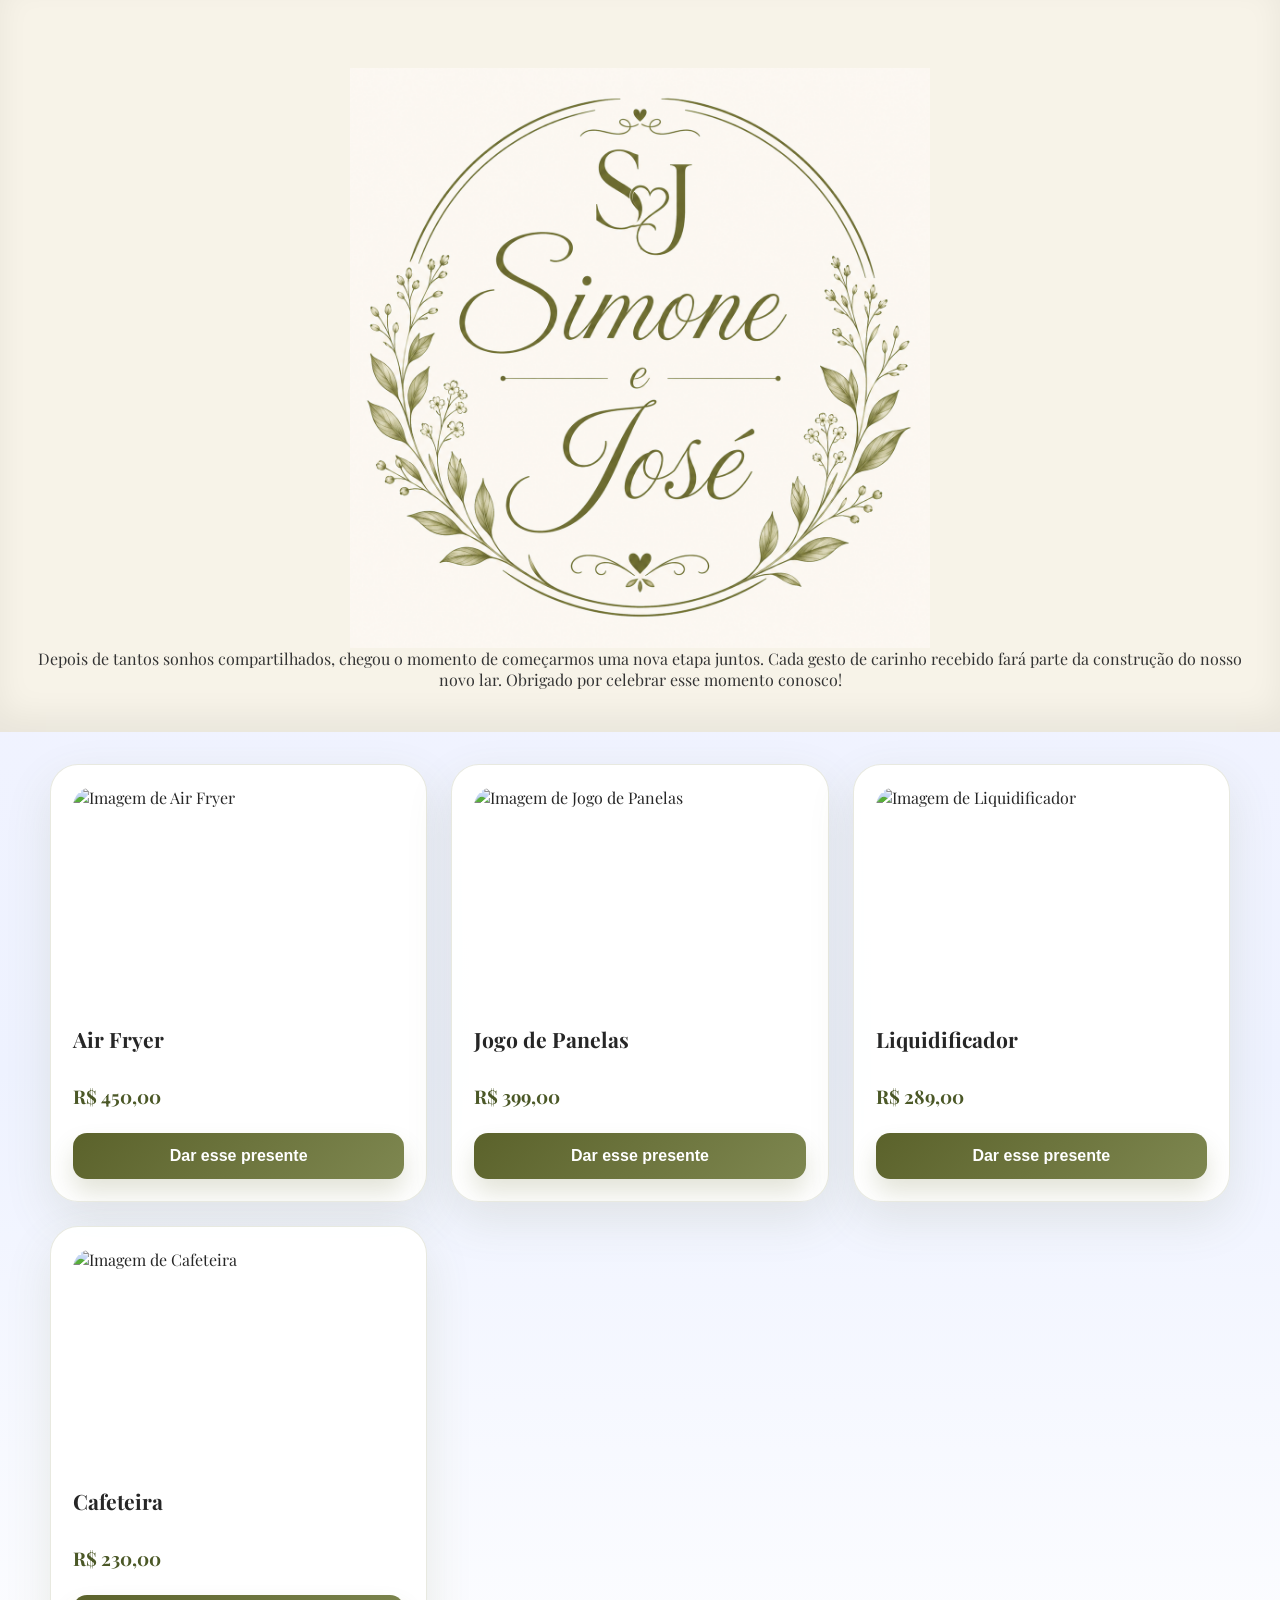
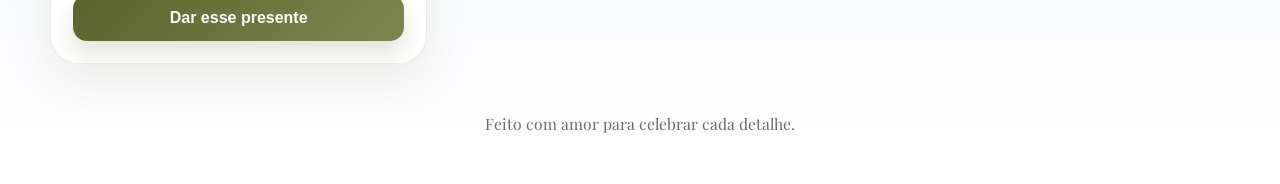
==== index.html @ 0b82612c "improve fonts" ====
<!DOCTYPE html>
<html lang="pt-BR">
<head>
<meta charset="UTF-8">
<meta name="viewport" content="width=device-width, initial-scale=1.0">
<title>Lista de Presentes</title>
<link rel="stylesheet" href="style.css">
<script src="https://cdnjs.cloudflare.com/ajax/libs/qrcodejs/1.0.0/qrcode.min.js"></script>
</head>
<body>
<header class="hero">
  <div class="hero-logo">
    <img src="logo.png" alt="Simone e José">
  </div>
  <div class="hero-message">
    Depois de tantos sonhos compartilhados, chegou o momento de começarmos uma nova etapa juntos. Cada gesto de carinho recebido fará parte da construção do nosso novo lar. Obrigado por celebrar esse momento conosco!
  </div>
</header>
<main class="container">
<section id="lista" class="grid"></section>
</main>
<footer>
<p>Feito com amor para celebrar cada detalhe.</p>
</footer>
<script src="presentes.js"></script>
<script type="module" src="script.js"></script>
</body>
</html>
---- style.css ----
@import url("https://fonts.googleapis.com/css2?family=Great+Vibes&family=Playfair+Display:wght@400;500;600;700&display=swap");

body {
  margin: 0;
  font-family: "Playfair Display", Georgia, serif;
  background: linear-gradient(180deg, #f5f5ff 0%, #eef2ff 60%, #ffffff 100%);
  color: #262626;
}

::selection {
  background: rgba(99, 107, 47, 0.25);
}

.hero {
  background: #f7f3e8;
  color: #333333;
  padding: 68px 24px 42px;
  text-align: center;
  box-shadow: inset 0 -16px 32px rgba(0, 0, 0, 0.06);
}

.hero-logo {
  max-width: 580px;
  margin: 0 auto;
}

.hero-logo img {
  width: 100%;
  height: auto;
  display: block;
}

.hero h1 {
  font-family: "Great Vibes", cursive;
  font-size: clamp(3rem, 5vw, 4.2rem);
  margin: 0 0 16px;
  line-height: 1.05;
}

.hero p {
  max-width: 740px;
  margin: 0 auto;
  font-size: 1.05rem;
  opacity: 0.88;
  line-height: 1.85;
  font-family: "Playfair Display", Georgia, serif;
}

.container {
  max-width: 1180px;
  margin: 0 auto;
  padding: 32px 24px 14px;
}

.grid {
  display: grid;
  grid-template-columns: repeat(auto-fit, minmax(280px, 1fr));
  gap: 24px;
  align-items: start;
}

.card {
  display: flex;
  flex-direction: column;
  justify-content: space-between;
  background: rgba(255, 255, 255, 0.95);
  border: 1px solid rgba(99, 107, 47, 0.15);
  border-radius: 28px;
  padding: 22px;
  box-shadow: 0 18px 48px rgba(99, 107, 47, 0.12);
  transition: transform 0.25s ease, box-shadow 0.25s ease;
  overflow: hidden;
}

.card:hover {
  transform: translateY(-4px);
  box-shadow: 0 28px 64px rgba(85, 78, 163, 0.18);
}

.card img {
  display: block;
  width: 100%;
  aspect-ratio: 16 / 9;
  object-fit: cover;
  object-position: center;
  border-radius: 20px;
  margin: 0 auto 18px;
  min-height: 220px;
  max-height: 260px;
  flex-shrink: 0;
}

@media (max-width: 720px) {
  .grid {
    grid-template-columns: 1fr;
  }

  .card img {
    max-height: 240px;
  }
}

.card-content {
  display: flex;
  flex-direction: column;
  gap: 10px;
}

.card h2 {
  font-family: "Playfair Display", Georgia, serif;
  font-size: 1.32rem;
  margin: 0 0 12px;
}

.valor {
  display: inline-flex;
  font-size: 1.18rem;
  color: #4b5827;
  font-weight: 700;
  margin-bottom: 14px;
}

.donate-btn {
  margin-top: 10px;
}

button {
  width: 100%;
  padding: 14px 18px;
  border: none;
  background: linear-gradient(135deg, #5B622B 0%, #7E8750 100%);
  color: #fff;
  border-radius: 14px;
  font-size: 1rem;
  font-weight: 600;
  cursor: pointer;
  transition: transform 0.2s ease, box-shadow 0.2s ease, opacity 0.2s ease;
  box-shadow: 0 14px 24px rgba(99, 107, 47, 0.18);
}

button:hover {
  transform: translateY(-1px);
  opacity: 0.96;
}

button:focus-visible {
  outline: 3px solid rgba(99, 107, 47, 0.35);
  outline-offset: 3px;
}

button:disabled {
  opacity: 0.55;
  cursor: not-allowed;
  box-shadow: none;
}

.status-tag {
  display: inline-flex;
  align-items: center;
  gap: 0.35rem;
  padding: 0.45rem 0.75rem;
  border-radius: 999px;
  background: rgba(99, 107, 47, 0.14);
  color: #4b5827;
  font-size: 0.95rem;
  font-weight: 600;
  margin-bottom: 12px;
}

.status-tag.reserved {
  background: rgba(229, 62, 62, 0.12);
  color: #c0392b;
}

.qrcode {
  margin-top: 18px;
  display: none;
  justify-content: center;
}

footer {
  text-align: center;
  padding: 20px 24px 34px;
  color: #525252;
  opacity: 0.85;
  font-size: 0.98rem;
}

@media (max-width: 560px) {
  .hero {
    padding: 42px 18px;
  }

  .container {
    padding: 24px 18px 12px;
  }

  .card {
    padding: 18px;
  }
}

.payment-page {
  min-height: 100vh;
  display: flex;
  align-items: center;
  justify-content: center;
  padding: 40px 24px 60px;
  background: linear-gradient(180deg, #f5f5ff 0%, #eef2ff 60%, #ffffff 100%);
}

.payment-panel {
  width: min(840px, 100%);
  background: #ffffff;
  border-radius: 28px;
  padding: 36px;
  box-shadow: 0 28px 80px rgba(99, 107, 47, 0.12);
}

.payment-header {
  margin-bottom: 28px;
}

.payment-header h1 {
  margin: 0 0 10px;
  font-size: clamp(2rem, 3vw, 2.6rem);
}

.payment-header p {
  margin: 0;
  color: #5a5a7b;
  line-height: 1.7;
}

.payment-summary {
  margin-top: 12px;
  color: #2f2f4e;
  font-size: 0.98rem;
}

.payment-summary strong {
  color: #636B2F;
}

.payment-qr {
  display: flex;
  justify-content: center;
  margin-bottom: 24px;
}

.payment-copy {
  display: flex;
  flex-wrap: wrap;
  gap: 12px;
  align-items: center;
  margin-bottom: 18px;
}

.pix-code {
  flex: 1 1 100%;
  background: #f7f7ff;
  padding: 16px;
  border-radius: 18px;
  border: 1px solid rgba(102, 84, 255, 0.12);
  font-family: ui-monospace, SFMono-Regular, Menlo, Monaco, Consolas, monospace;
  font-size: 0.95rem;
  word-break: break-all;
}

.copy-button {
  padding: 12px 18px;
  border-radius: 14px;
  border: none;
  background: linear-gradient(135deg, #5B622B 0%, #7E8750 100%);
  color: #fff;
  font-size: 1rem;
  cursor: pointer;
  transition: transform 0.2s ease, opacity 0.2s ease;
}

.copy-button:hover {
  transform: translateY(-1px);
  opacity: 0.96;
}

.payment-note {
  color: #3d3d5c;
  font-size: 1rem;
  line-height: 1.8;
}

@media (max-width: 720px) {
  .payment-panel {
    padding: 24px;
  }

  .payment-copy {
    flex-direction: column;
  }
}
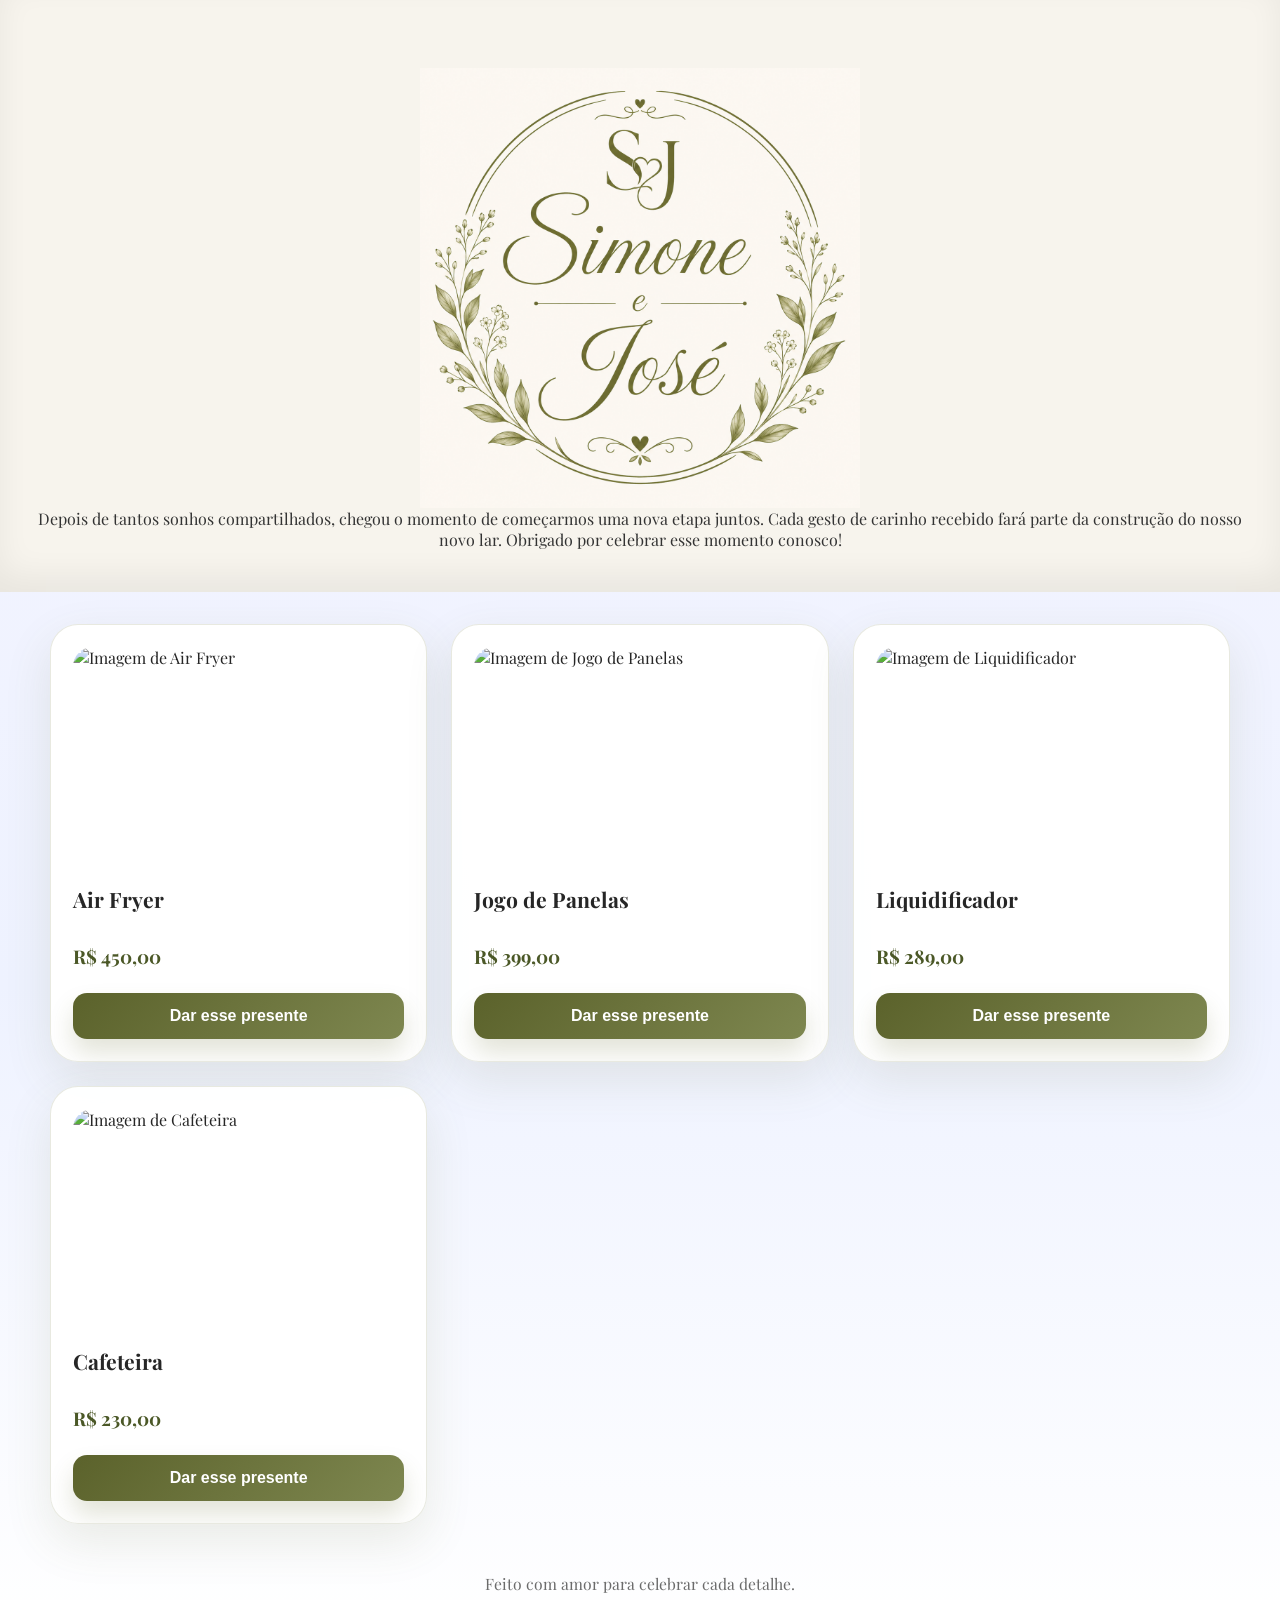
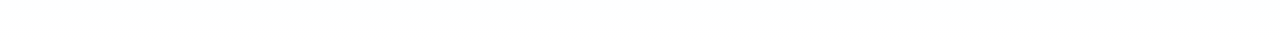
==== commit 4c50cff7: "loading icon" ====
--- a/index.html
+++ b/index.html
@@ -17,7 +17,11 @@
   </div>
 </header>
 <main class="container">
-<section id="lista" class="grid"></section>
+  <section id="loading" class="loading-state">
+    <div class="spinner"></div>
+    <p>Carregando presentes...</p>
+  </section>
+  <section id="lista" class="grid"></section>
 </main>
 <footer>
 <p>Feito com amor para celebrar cada detalhe.</p>
--- a/style.css
+++ b/style.css
@@ -12,7 +12,7 @@
 }
 
 .hero {
-  background: #f7f3e8;
+  background: #F7F4ED;
   color: #333333;
   padding: 68px 24px 42px;
   text-align: center;
@@ -20,7 +20,7 @@
 }
 
 .hero-logo {
-  max-width: 580px;
+  max-width: 440px;
   margin: 0 auto;
 }
 
@@ -50,6 +50,31 @@
   max-width: 1180px;
   margin: 0 auto;
   padding: 32px 24px 14px;
+}
+
+.loading-state {
+  display: flex;
+  flex-direction: column;
+  align-items: center;
+  justify-content: center;
+  gap: 18px;
+  padding: 48px 0;
+  color: #636B2F;
+}
+
+.spinner {
+  width: 54px;
+  height: 54px;
+  border: 6px solid rgba(99, 107, 47, 0.2);
+  border-top-color: #636B2F;
+  border-radius: 50%;
+  animation: spin 1s linear infinite;
+}
+
+@keyframes spin {
+  to {
+    transform: rotate(360deg);
+  }
 }
 
 .grid {
@@ -75,6 +100,10 @@
 .card:hover {
   transform: translateY(-4px);
   box-shadow: 0 28px 64px rgba(85, 78, 163, 0.18);
+}
+
+.hidden {
+  display: none !important;
 }
 
 .card img {
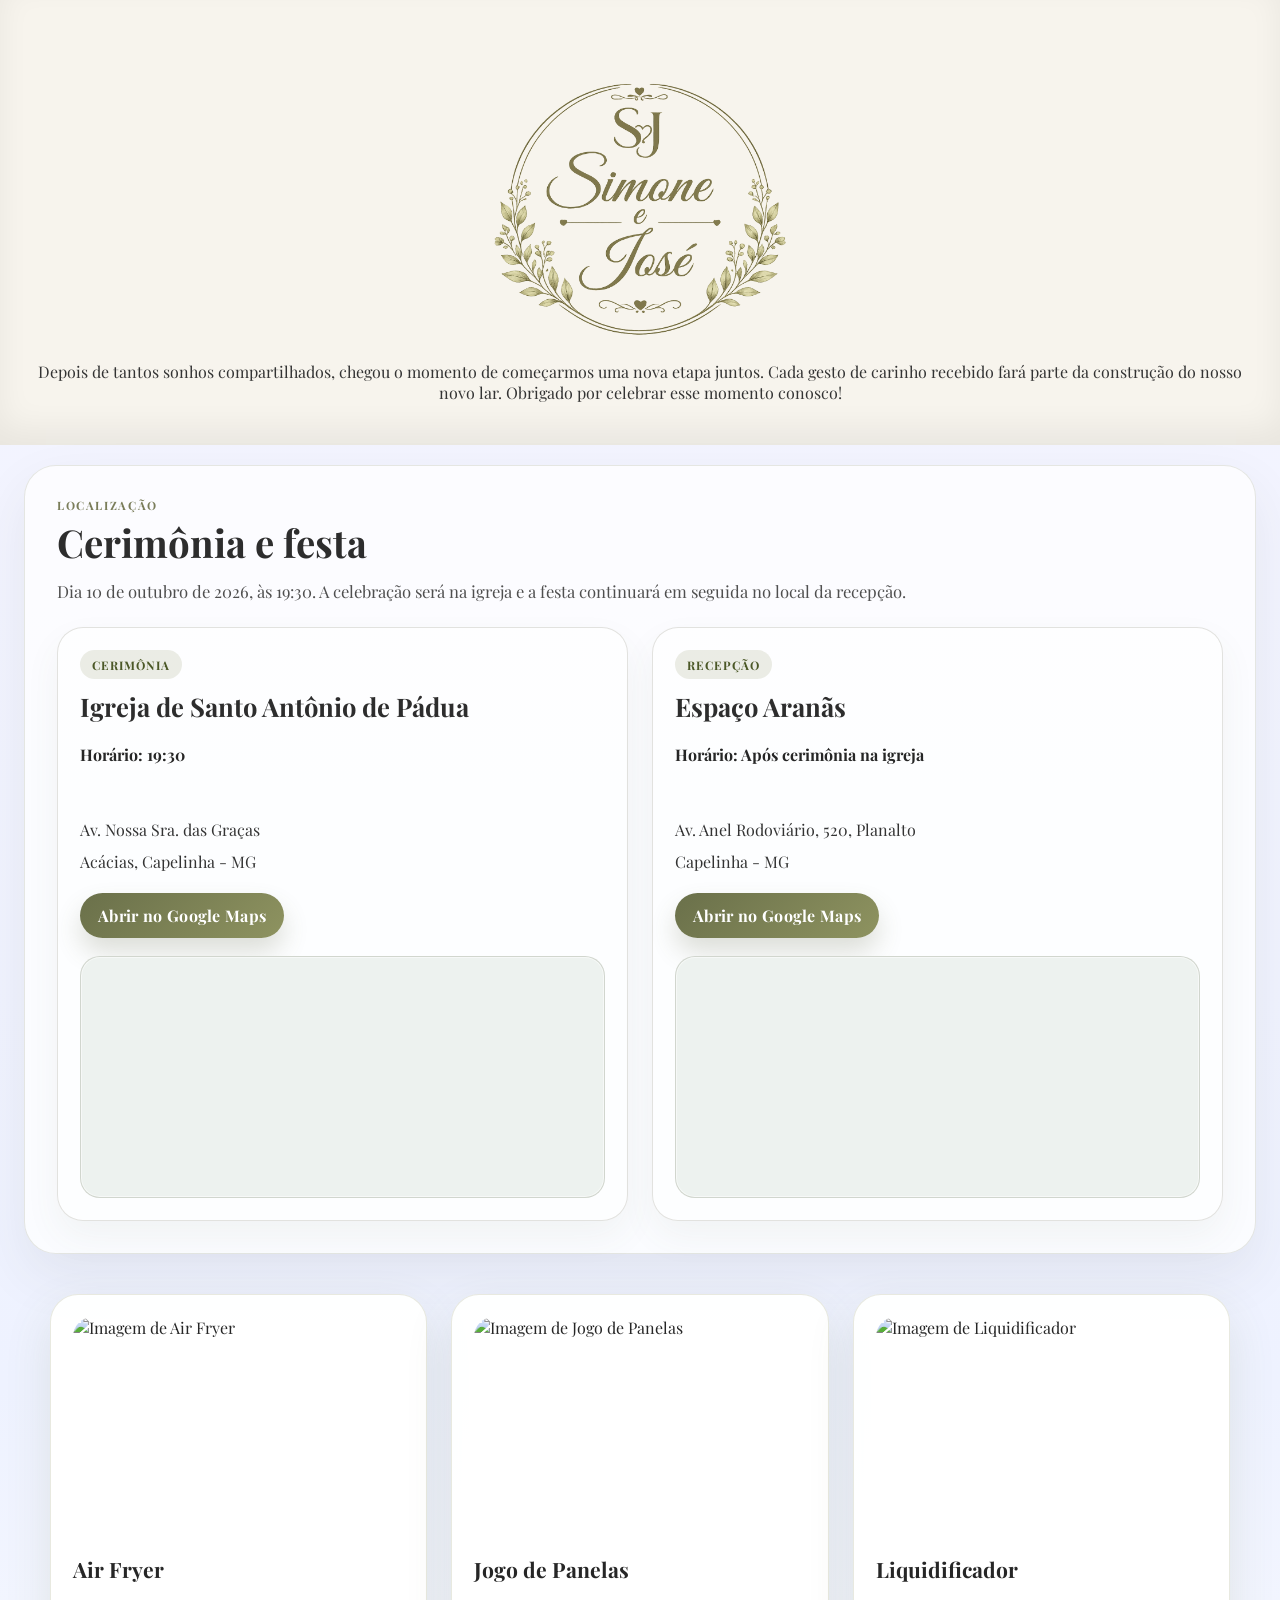
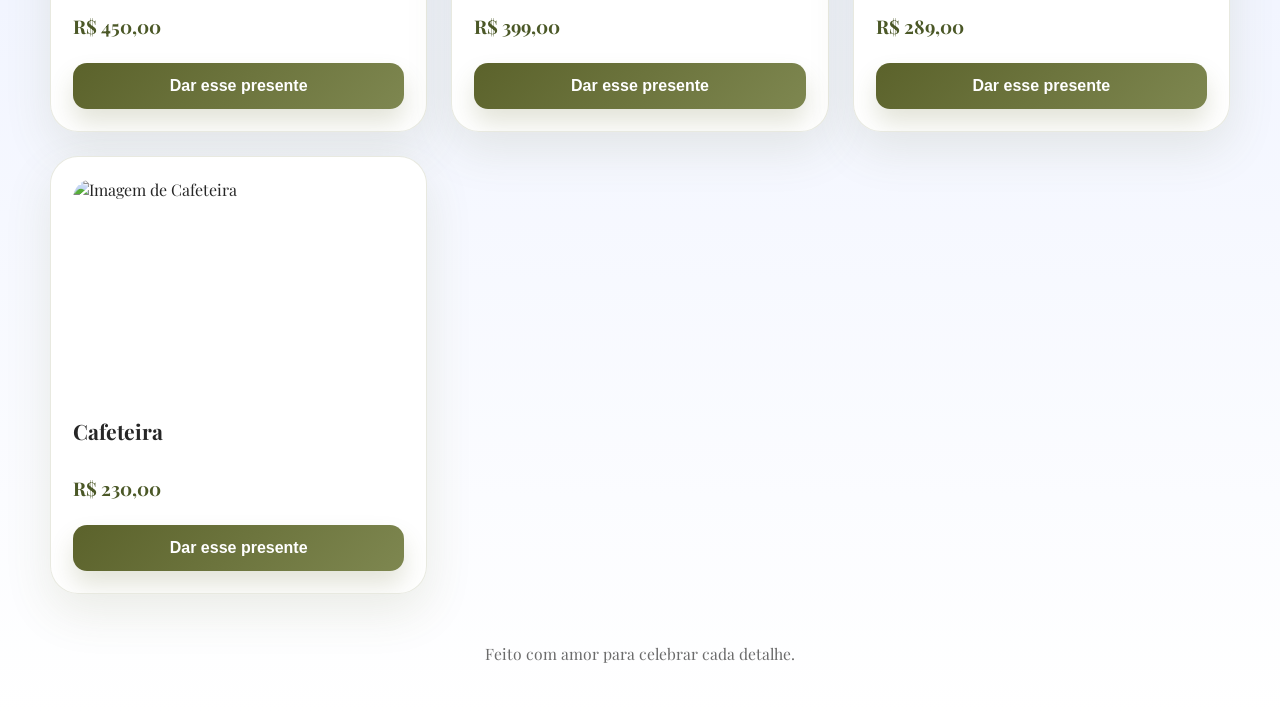
==== commit 64cb6d6f: "Atualiza localização do evento" ====
--- a/index.html
+++ b/index.html
@@ -16,6 +16,79 @@
     Depois de tantos sonhos compartilhados, chegou o momento de começarmos uma nova etapa juntos. Cada gesto de carinho recebido fará parte da construção do nosso novo lar. Obrigado por celebrar esse momento conosco!
   </div>
 </header>
+
+<section class="event-location" aria-labelledby="localizacao-titulo">
+  <div class="location-shell">
+    <div class="location-header">
+      <p class="eyebrow">Localização</p>
+      <h2 id="localizacao-titulo">Cerimônia e festa</h2>
+      <p class="location-description">
+        Dia 10 de outubro de 2026, às 19:30. A celebração será na igreja e a festa continuará em seguida no local da recepção.
+      </p>
+    </div>
+
+    <div class="location-grid">
+      <article class="location-card ceremony">
+        <div class="location-card-head">
+          <span class="location-tag">Cerimônia</span>
+          <h3>Igreja de Santo Antônio de Pádua</h3>
+          <h4>Horário: 19:30</h4>
+        </div>
+        <div class="location-address">
+          <span>Av. Nossa Sra. das Graças </span>
+          <span>Acácias, Capelinha - MG</span>
+        </div>
+        <a
+          class="maps-button"
+          href="https://www.google.com/maps/search/?api=1&query=Igreja+de+Santo+Ant%C3%B4nio+de+P%C3%A1dua+Ac%C3%A1cias+Capelinha+MG"
+          target="_blank"
+          rel="noopener noreferrer"
+        >
+          Abrir no Google Maps
+        </a>
+        <div class="map-card" aria-label="Mini mapa da cerimônia">
+          <iframe
+            src="https://www.google.com/maps?q=Igreja%20de%20Santo%20Ant%C3%B4nio%20de%20P%C3%A1dua%20Ac%C3%A1cias%20Capelinha%20MG&output=embed"
+            loading="lazy"
+            referrerpolicy="no-referrer-when-downgrade"
+            allowfullscreen
+            title="Mapa da cerimônia"
+          ></iframe>
+        </div>
+      </article>
+
+      <article class="location-card reception">
+        <div class="location-card-head">
+          <span class="location-tag">Recepção</span>
+          <h3>Espaço Aranãs</h3>
+          <h4>Horário: Após cerimônia na igreja</h4>
+        </div>
+        <div class="location-address">
+          <span>Av. Anel Rodoviário, 520, Planalto</span>
+          <span>Capelinha - MG</span>
+        </div>
+        <a
+          class="maps-button"
+          href="https://www.google.com/maps/search/?api=1&query=Espa%C3%A7o+Aran%C3%A3s+Av.+Anel+Rodovi%C3%A1rio,+520,+Planalto,+Capelinha+MG"
+          target="_blank"
+          rel="noopener noreferrer"
+        >
+          Abrir no Google Maps
+        </a>
+        <div class="map-card" aria-label="Mini mapa da recepção">
+          <iframe
+            src="https://www.google.com/maps?q=Espa%C3%A7o+Aran%C3%A3s+Av.+Anel+Rodovi%C3%A1rio,+520,+Planalto,+Capelinha+MG&output=embed"
+            loading="lazy"
+            referrerpolicy="no-referrer-when-downgrade"
+            allowfullscreen
+            title="Mapa da recepção"
+          ></iframe>
+        </div>
+      </article>
+    </div>
+  </div>
+</section>
+
 <main class="container">
   <section id="loading" class="loading-state">
     <div class="spinner"></div>
--- a/style.css
+++ b/style.css
@@ -44,6 +44,143 @@
   opacity: 0.88;
   line-height: 1.85;
   font-family: "Playfair Display", Georgia, serif;
+}
+
+.event-location {
+  padding: 20px 24px 8px;
+}
+
+.location-shell {
+  max-width: 1180px;
+  margin: 0 auto;
+  background: rgba(255, 255, 255, 0.72);
+  border: 1px solid rgba(133, 138, 112, 0.2);
+  border-radius: 32px;
+  box-shadow: 0 22px 54px rgba(59, 65, 48, 0.08);
+  padding: 32px;
+}
+
+.location-header {
+  margin-bottom: 20px;
+}
+
+.eyebrow {
+  margin: 0 0 8px;
+  letter-spacing: 0.14em;
+  text-transform: uppercase;
+  font-size: 0.72rem;
+  color: #7a7d5a;
+  font-weight: 700;
+}
+
+.location-header h2 {
+  margin: 0 0 12px;
+  font-size: clamp(2rem, 3vw, 3rem);
+  line-height: 1.1;
+  color: #2d2d2d;
+}
+
+.location-description {
+  margin: 0;
+  color: #4f4f4f;
+  font-size: 1.04rem;
+  line-height: 1.9;
+}
+
+.location-grid {
+  display: grid;
+  grid-template-columns: repeat(2, minmax(0, 1fr));
+  gap: 24px;
+}
+
+.location-card {
+  display: flex;
+  flex-direction: column;
+  padding: 22px;
+  border: 1px solid rgba(138, 140, 120, 0.24);
+  border-radius: 26px;
+  background: rgba(255, 255, 255, 0.6);
+  box-shadow: 0 16px 36px rgba(85, 100, 66, 0.06);
+}
+
+.location-card-head {
+  margin-bottom: 12px;
+}
+
+.location-tag {
+  display: inline-flex;
+  padding: 0.4rem 0.75rem;
+  margin-bottom: 10px;
+  border-radius: 999px;
+  background: rgba(99, 107, 47, 0.12);
+  color: #4b5827;
+  font-weight: 700;
+  font-size: 0.74rem;
+  letter-spacing: 0.08em;
+  text-transform: uppercase;
+}
+
+.location-card h3 {
+  margin: 0;
+  font-size: clamp(1.6rem, 2vw, 2.1rem);
+  color: #2d2d2d;
+}
+
+.location-address {
+  display: flex;
+  flex-direction: column;
+  gap: 4px;
+  margin: 18px 0 0;
+  color: #333333;
+  font-size: 1rem;
+  line-height: 1.7;
+}
+
+.maps-button {
+  display: inline-flex;
+  align-items: center;
+  justify-content: center;
+  width: fit-content;
+  margin-top: 18px;
+  padding: 12px 18px;
+  border-radius: 999px;
+  background: linear-gradient(135deg, #6a704a 0%, #8e9360 100%);
+  color: #ffffff;
+  text-decoration: none;
+  font-weight: 700;
+  letter-spacing: 0.02em;
+  box-shadow: 0 14px 26px rgba(90, 96, 60, 0.2);
+  transition: transform 0.2s ease, box-shadow 0.2s ease;
+}
+
+.maps-button:hover {
+  transform: translateY(-1px);
+  box-shadow: 0 18px 30px rgba(90, 96, 60, 0.25);
+}
+
+.map-card {
+  margin-top: 18px;
+  position: relative;
+  overflow: hidden;
+  border-radius: 20px;
+  border: 1px solid rgba(138, 140, 120, 0.28);
+  min-height: 240px;
+  background: #edf2ef;
+  box-shadow: inset 0 0 0 1px rgba(255, 255, 255, 0.5);
+}
+
+.map-card iframe {
+  display: block;
+  width: 100%;
+  height: 100%;
+  min-height: 240px;
+  border: 0;
+}
+
+@media (max-width: 860px) {
+  .location-grid {
+    grid-template-columns: 1fr;
+  }
 }
 
 .container {
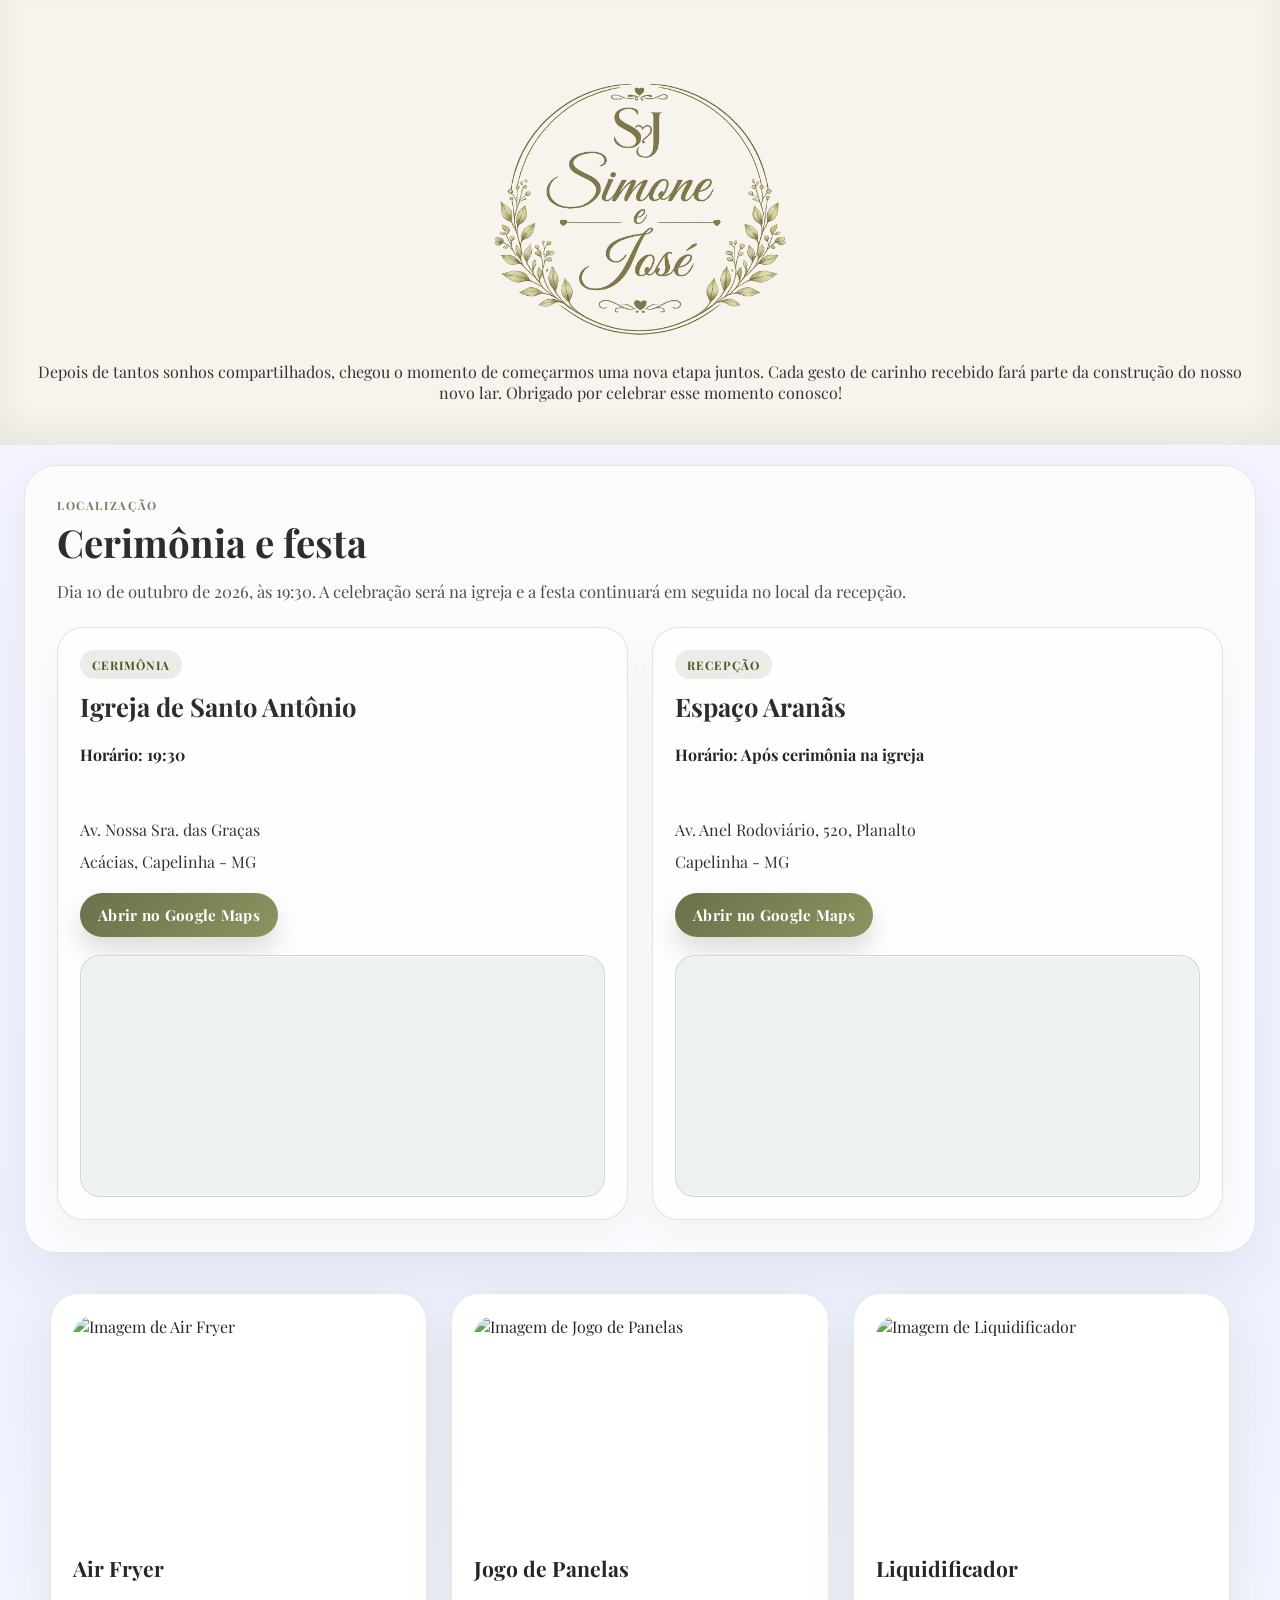
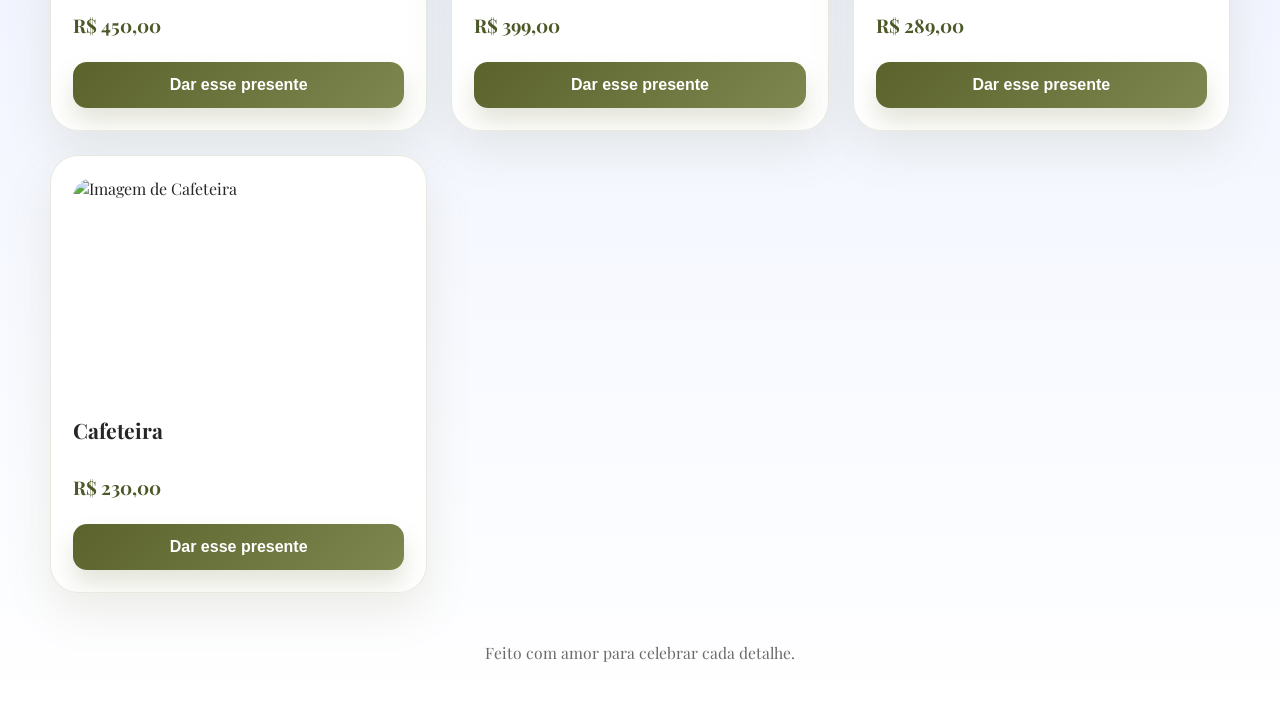
==== commit 2d9821c1: "Update index.html" ====
--- a/index.html
+++ b/index.html
@@ -31,7 +31,7 @@
       <article class="location-card ceremony">
         <div class="location-card-head">
           <span class="location-tag">Cerimônia</span>
-          <h3>Igreja de Santo Antônio de Pádua</h3>
+          <h3>Igreja de Santo Antônio</h3>
           <h4>Horário: 19:30</h4>
         </div>
         <div class="location-address">
--- a/style.css
+++ b/style.css
@@ -141,6 +141,7 @@
   align-items: center;
   justify-content: center;
   width: fit-content;
+  max-width: 100%;
   margin-top: 18px;
   padding: 12px 18px;
   border-radius: 999px;
@@ -148,6 +149,7 @@
   color: #ffffff;
   text-decoration: none;
   font-weight: 700;
+  font-size: 0.95rem;
   letter-spacing: 0.02em;
   box-shadow: 0 14px 26px rgba(90, 96, 60, 0.2);
   transition: transform 0.2s ease, box-shadow 0.2s ease;
@@ -178,8 +180,77 @@
 }
 
 @media (max-width: 860px) {
+  .location-shell {
+    padding: 24px 20px;
+  }
+
   .location-grid {
     grid-template-columns: 1fr;
+    gap: 18px;
+  }
+
+  .location-card {
+    padding: 18px;
+  }
+}
+
+@media (max-width: 560px) {
+  .event-location {
+    padding: 12px 12px 8px;
+  }
+
+  .location-shell {
+    padding: 16px 14px;
+    border-radius: 18px;
+    background: rgba(255, 255, 255, 0.82);
+    box-shadow: 0 12px 28px rgba(59, 65, 48, 0.08);
+  }
+
+  .location-header h2 {
+    font-size: clamp(1.9rem, 8vw, 2.5rem);
+    line-height: 1.08;
+  }
+
+  .location-description {
+    font-size: 0.96rem;
+    line-height: 1.7;
+  }
+
+  .location-card {
+    padding: 16px;
+    border-radius: 18px;
+    background: rgba(255, 255, 255, 0.7);
+    border: 1px solid rgba(138, 140, 120, 0.24);
+    box-shadow: 0 12px 24px rgba(85, 100, 66, 0.06);
+  }
+
+  .location-card h3 {
+    font-size: 1.5rem;
+    line-height: 1.2;
+  }
+
+  .location-address {
+    margin-top: 12px;
+    font-size: 0.92rem;
+    line-height: 1.6;
+  }
+
+  .maps-button {
+    width: fit-content;
+    max-width: 100%;
+    margin-top: 16px;
+    padding: 10px 14px;
+    font-size: 0.8rem;
+    align-self: flex-start;
+  }
+
+  .map-card {
+    min-height: 200px;
+    border-radius: 16px;
+  }
+
+  .map-card iframe {
+    min-height: 200px;
   }
 }
 
@@ -357,6 +428,50 @@
     padding: 42px 18px;
   }
 
+  .event-location {
+    padding: 16px 14px 8px;
+  }
+
+  .location-shell {
+    padding: 18px 16px;
+    border-radius: 20px;
+  }
+
+  .location-header h2 {
+    font-size: clamp(1.8rem, 9vw, 2.4rem);
+  }
+
+  .location-description {
+    font-size: 0.96rem;
+    line-height: 1.7;
+  }
+
+  .location-card {
+    padding: 16px;
+    border-radius: 18px;
+  }
+
+  .location-card h3 {
+    font-size: 1.45rem;
+  }
+
+  .location-address {
+    font-size: 0.92rem;
+  }
+
+  .maps-button {
+    width: 100%;
+    margin-top: 16px;
+  }
+
+  .map-card {
+    min-height: 200px;
+  }
+
+  .map-card iframe {
+    min-height: 200px;
+  }
+
   .container {
     padding: 24px 18px 12px;
   }
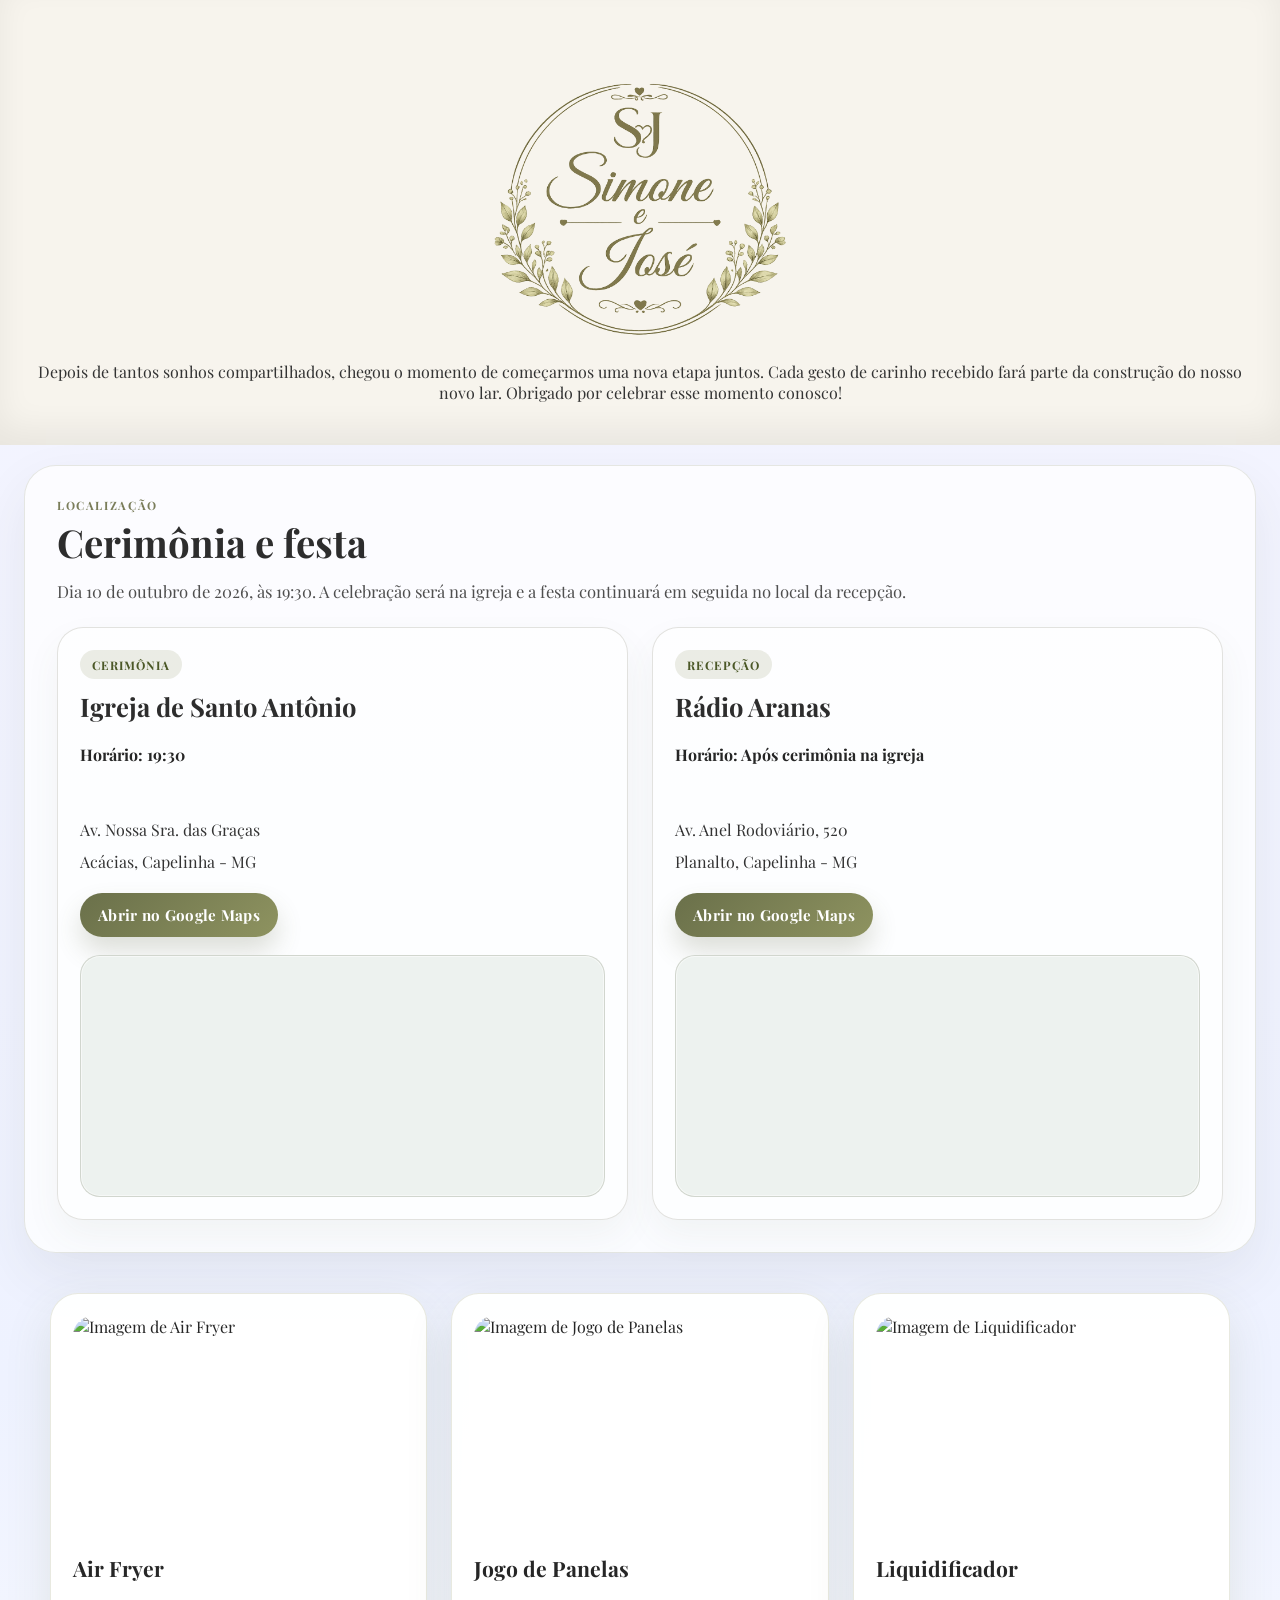
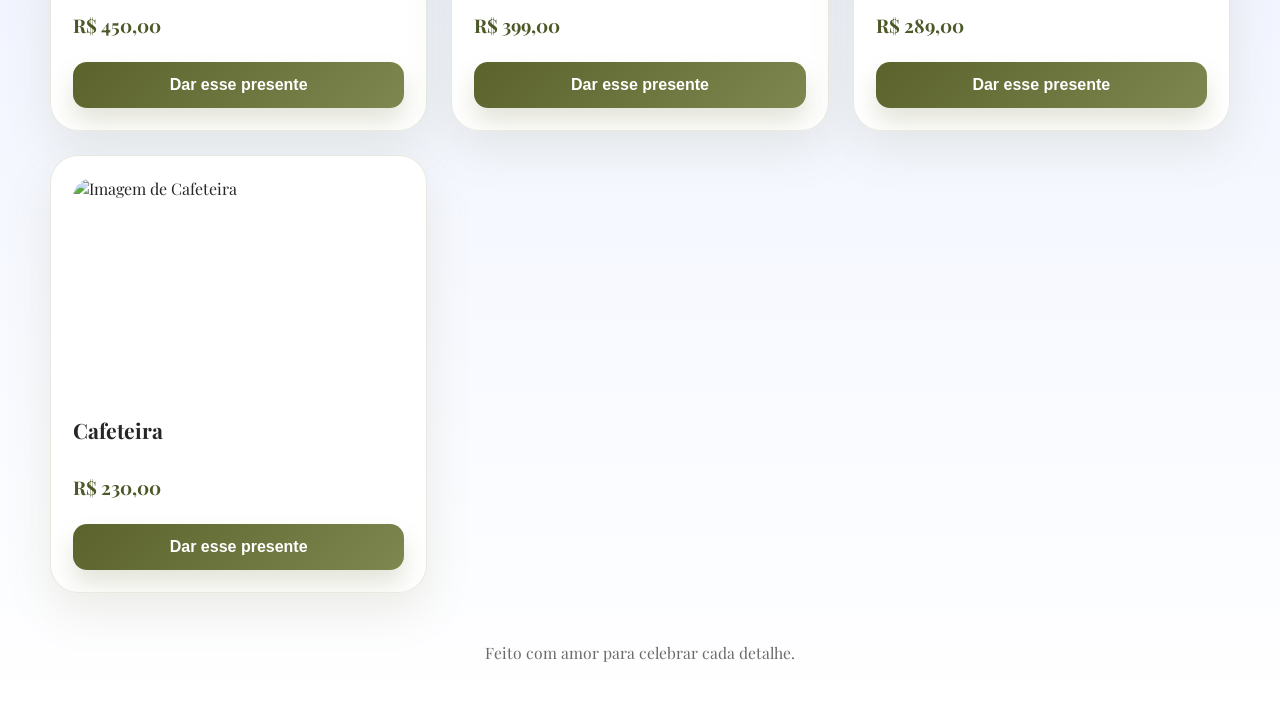
==== commit bb284fa1: "Atualiza nome e mapa do Radio Aranas" ====
--- a/index.html
+++ b/index.html
@@ -60,16 +60,16 @@
       <article class="location-card reception">
         <div class="location-card-head">
           <span class="location-tag">Recepção</span>
-          <h3>Espaço Aranãs</h3>
+          <h3>Rádio Aranas</h3>
           <h4>Horário: Após cerimônia na igreja</h4>
         </div>
         <div class="location-address">
-          <span>Av. Anel Rodoviário, 520, Planalto</span>
-          <span>Capelinha - MG</span>
+          <span>Av. Anel Rodoviário, 520</span>
+          <span>Planalto, Capelinha - MG</span>
         </div>
         <a
           class="maps-button"
-          href="https://www.google.com/maps/search/?api=1&query=Espa%C3%A7o+Aran%C3%A3s+Av.+Anel+Rodovi%C3%A1rio,+520,+Planalto,+Capelinha+MG"
+          href="https://www.google.com/maps/search/?api=1&query=R%C3%A1dio+Aranas+Av.+Anel+Rodovi%C3%A1rio,+520,+Planalto,+Capelinha+MG"
           target="_blank"
           rel="noopener noreferrer"
         >
@@ -77,7 +77,7 @@
         </a>
         <div class="map-card" aria-label="Mini mapa da recepção">
           <iframe
-            src="https://www.google.com/maps?q=Espa%C3%A7o+Aran%C3%A3s+Av.+Anel+Rodovi%C3%A1rio,+520,+Planalto,+Capelinha+MG&output=embed"
+            src="https://www.google.com/maps?q=R%C3%A1dio%20Aranas%20Av.%20Anel%20Rodovi%C3%A1rio,%20520,%20Planalto,%20Capelinha%20MG&output=embed"
             loading="lazy"
             referrerpolicy="no-referrer-when-downgrade"
             allowfullscreen
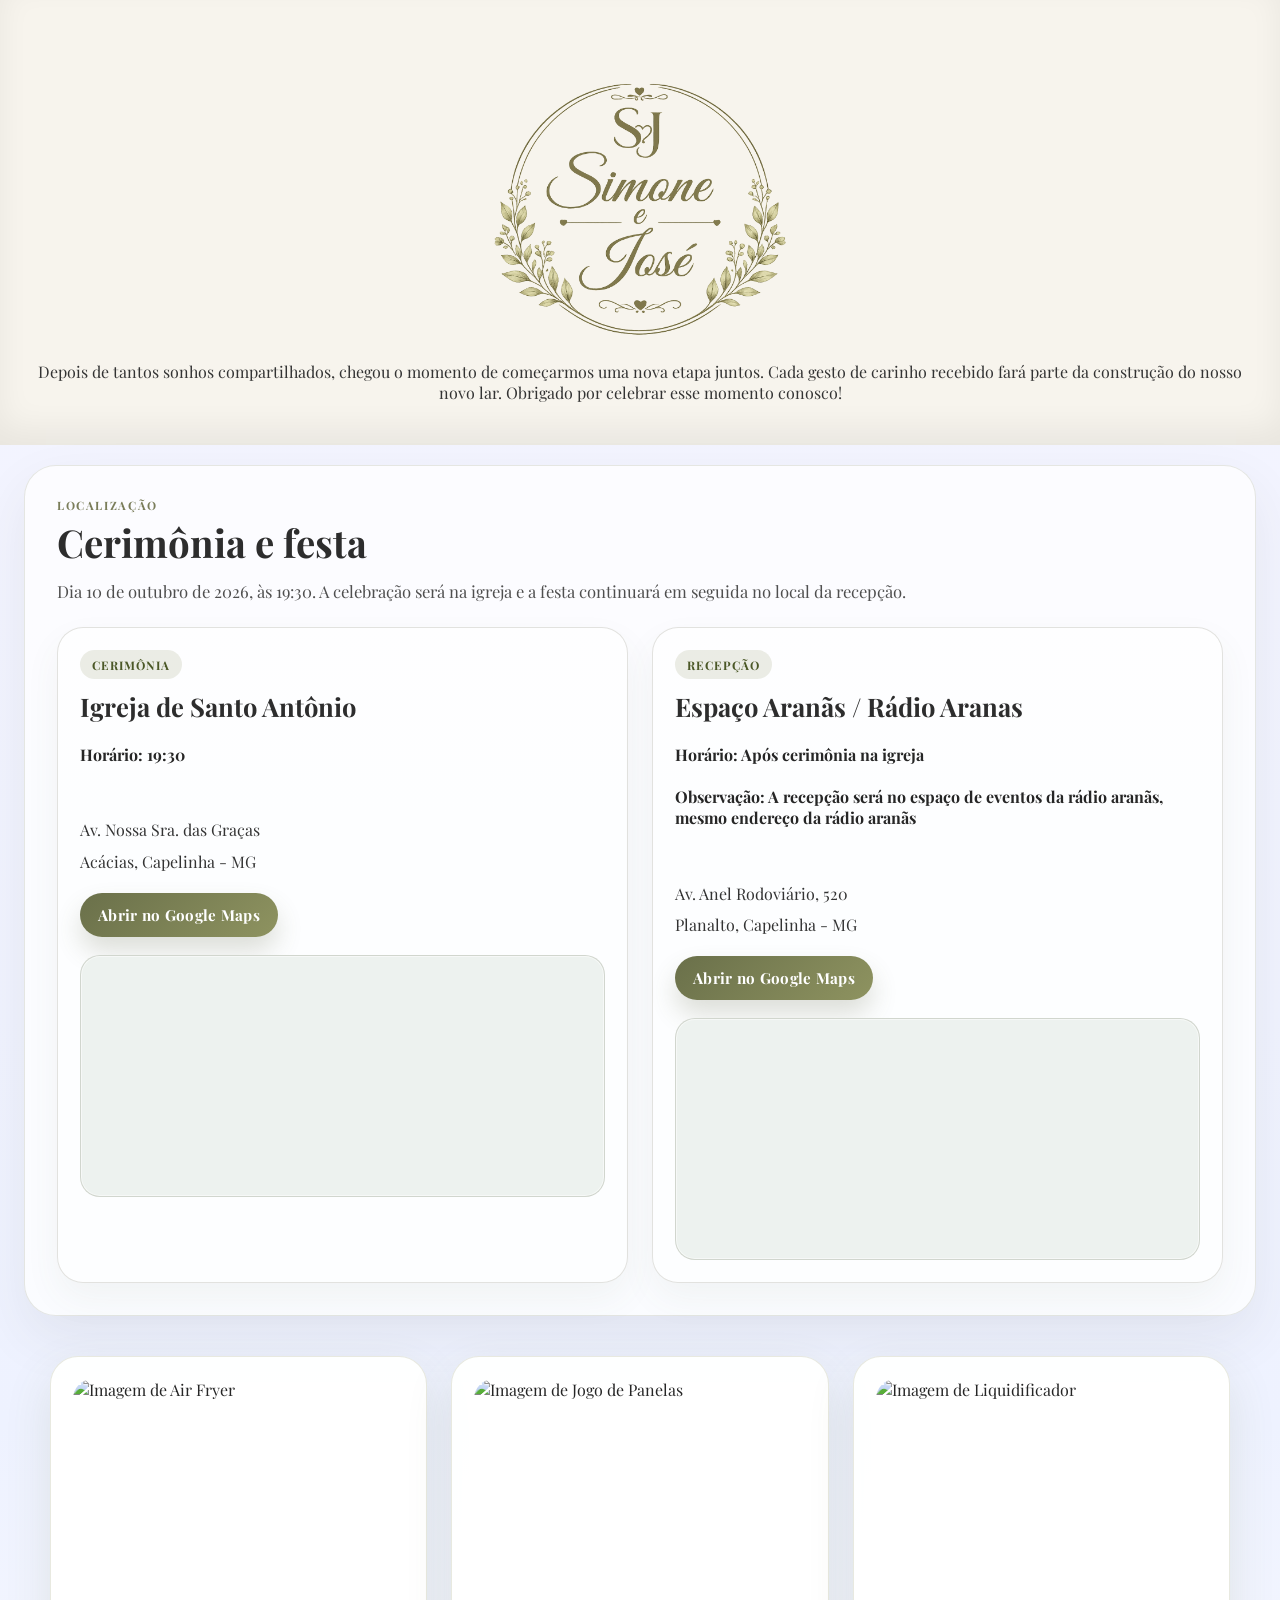
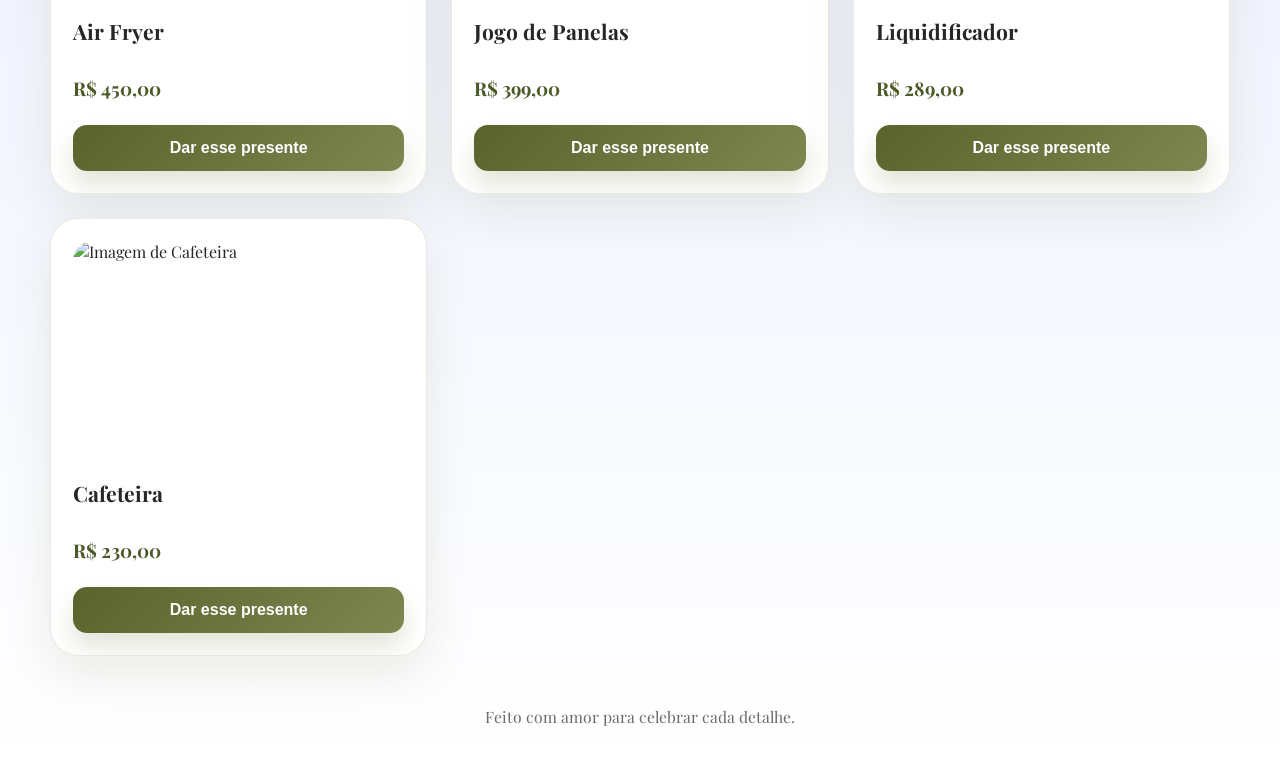
==== commit 0d84b8a0: "Update index.html" ====
--- a/index.html
+++ b/index.html
@@ -60,8 +60,9 @@
       <article class="location-card reception">
         <div class="location-card-head">
           <span class="location-tag">Recepção</span>
-          <h3>Rádio Aranas</h3>
+          <h3>Espaço Aranãs / Rádio Aranas</h3>
           <h4>Horário: Após cerimônia na igreja</h4>
+          <h4>Observação: A recepção será no espaço de eventos da rádio aranãs, mesmo endereço da rádio aranãs</h4>
         </div>
         <div class="location-address">
           <span>Av. Anel Rodoviário, 520</span>
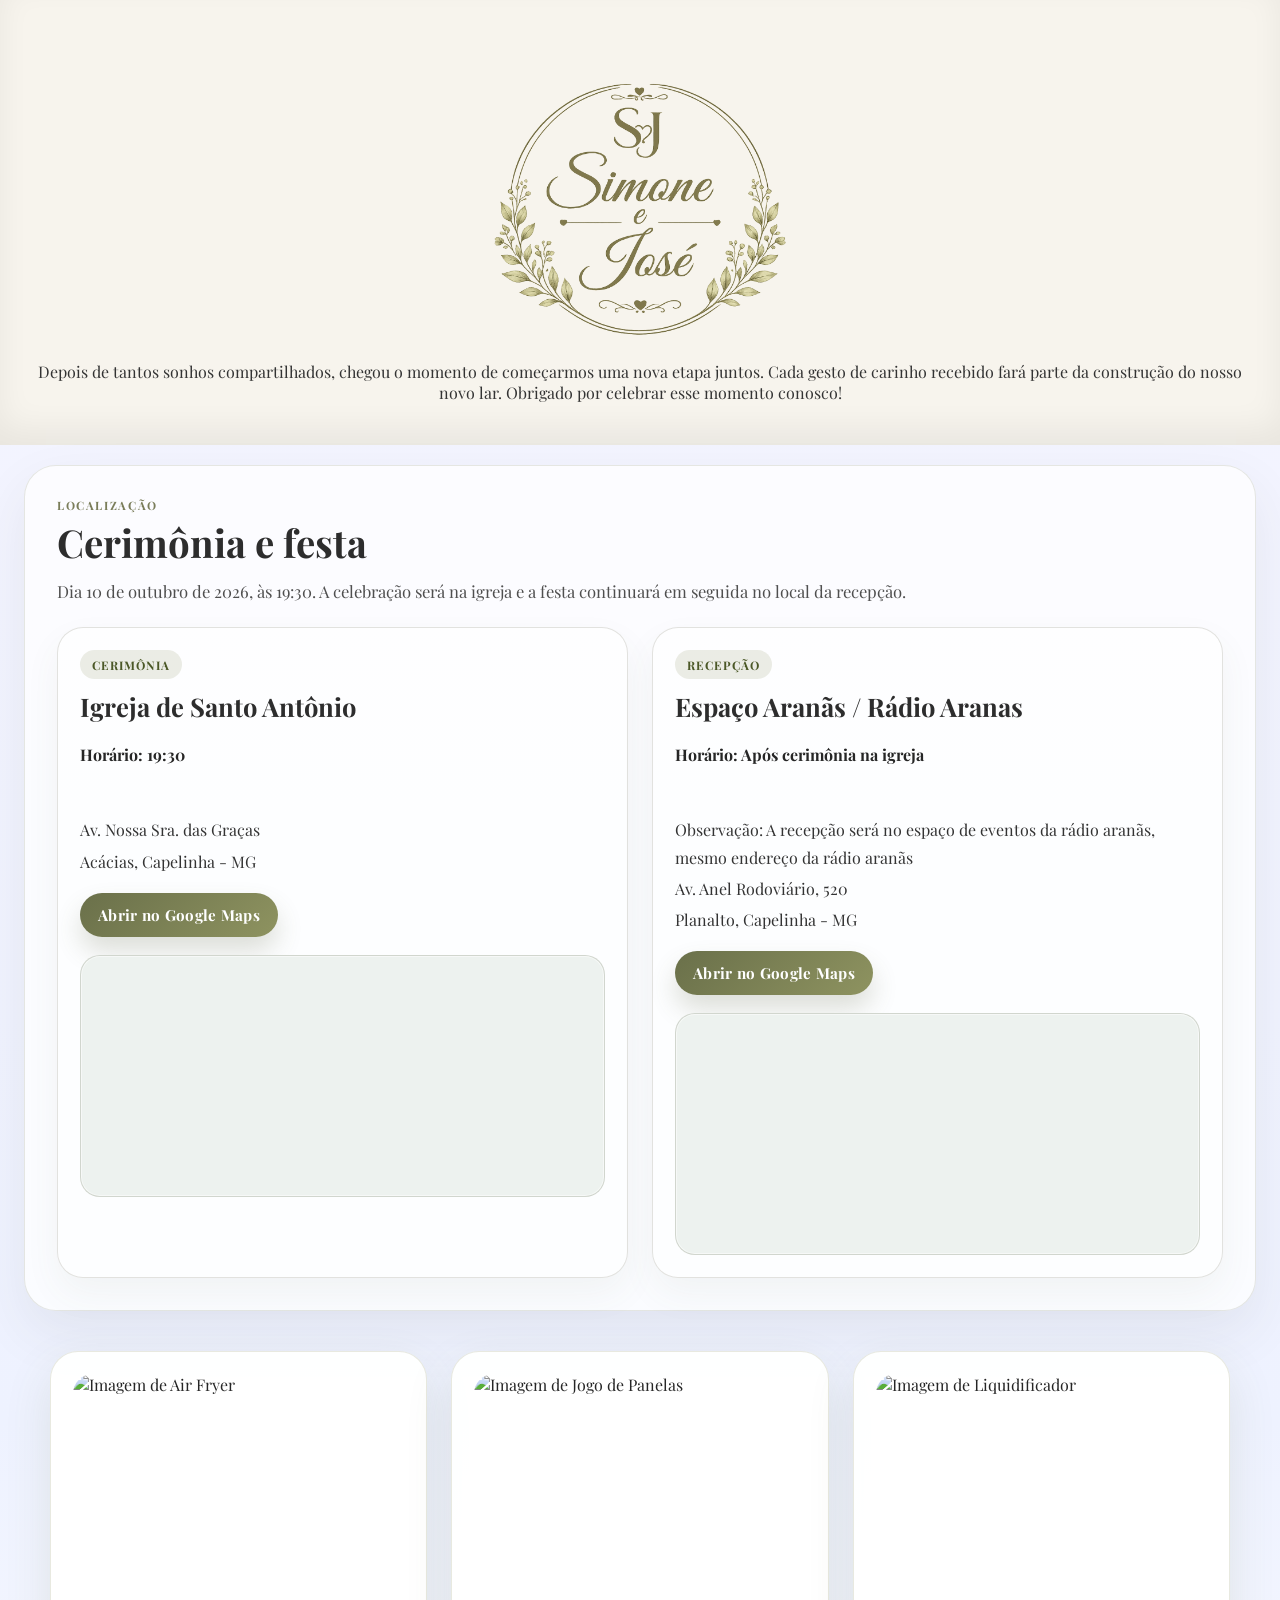
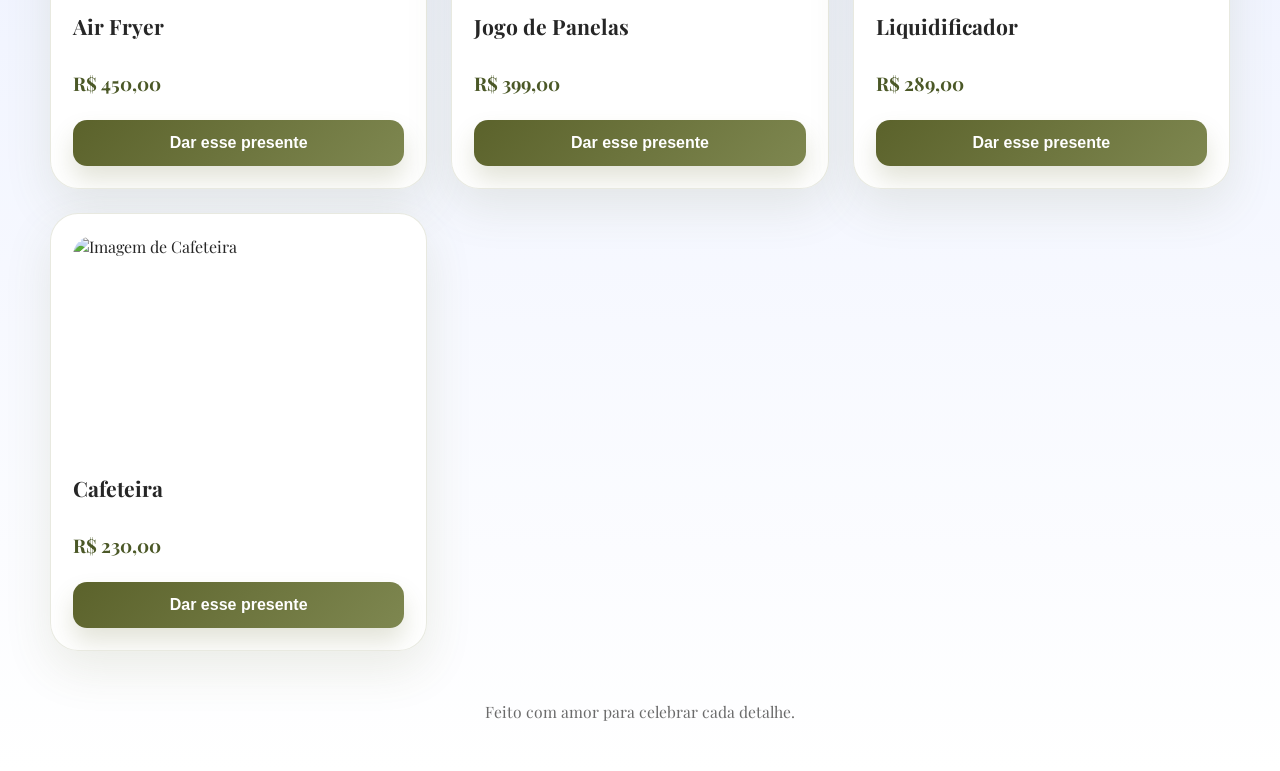
==== commit ca7cdf99: "Update index.html" ====
--- a/index.html
+++ b/index.html
@@ -62,9 +62,9 @@
           <span class="location-tag">Recepção</span>
           <h3>Espaço Aranãs / Rádio Aranas</h3>
           <h4>Horário: Após cerimônia na igreja</h4>
-          <h4>Observação: A recepção será no espaço de eventos da rádio aranãs, mesmo endereço da rádio aranãs</h4>
         </div>
         <div class="location-address">
+          <span>Observação: A recepção será no espaço de eventos da rádio aranãs, mesmo endereço da rádio aranãs</span>
           <span>Av. Anel Rodoviário, 520</span>
           <span>Planalto, Capelinha - MG</span>
         </div>
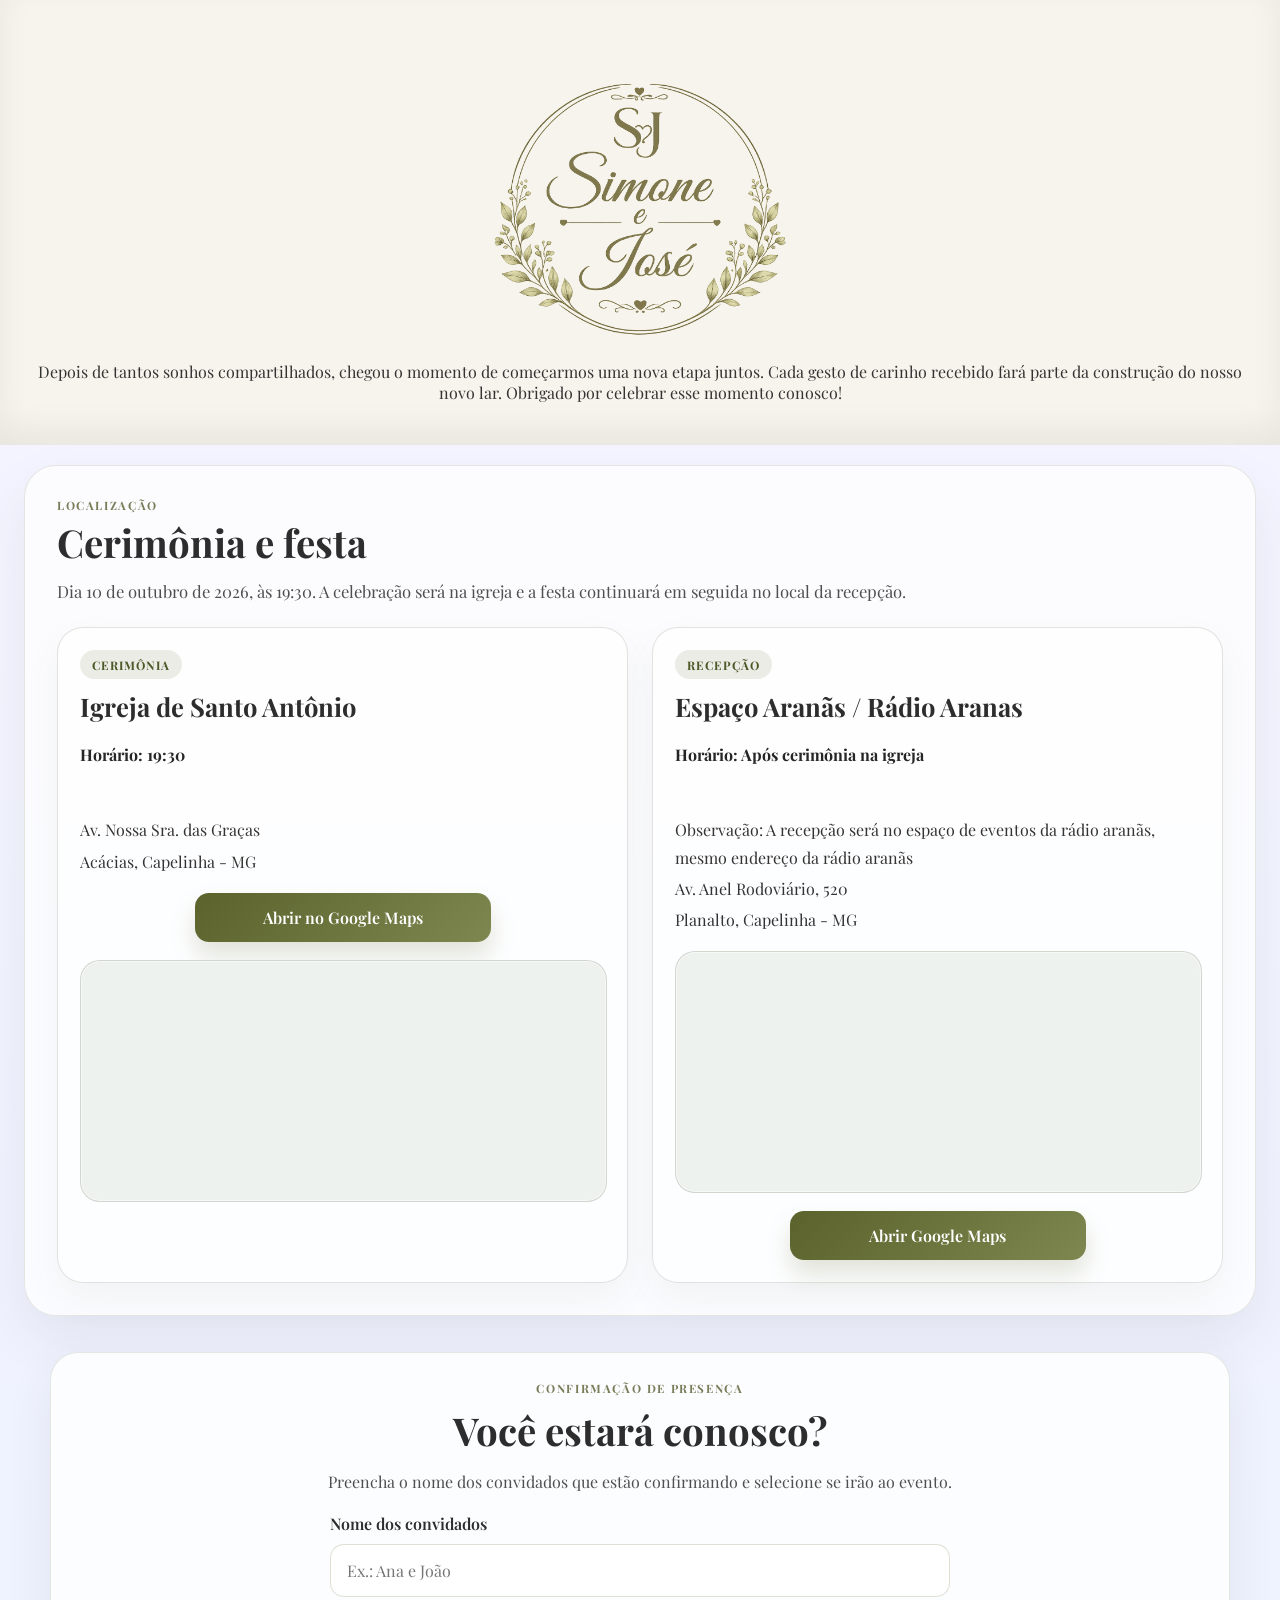
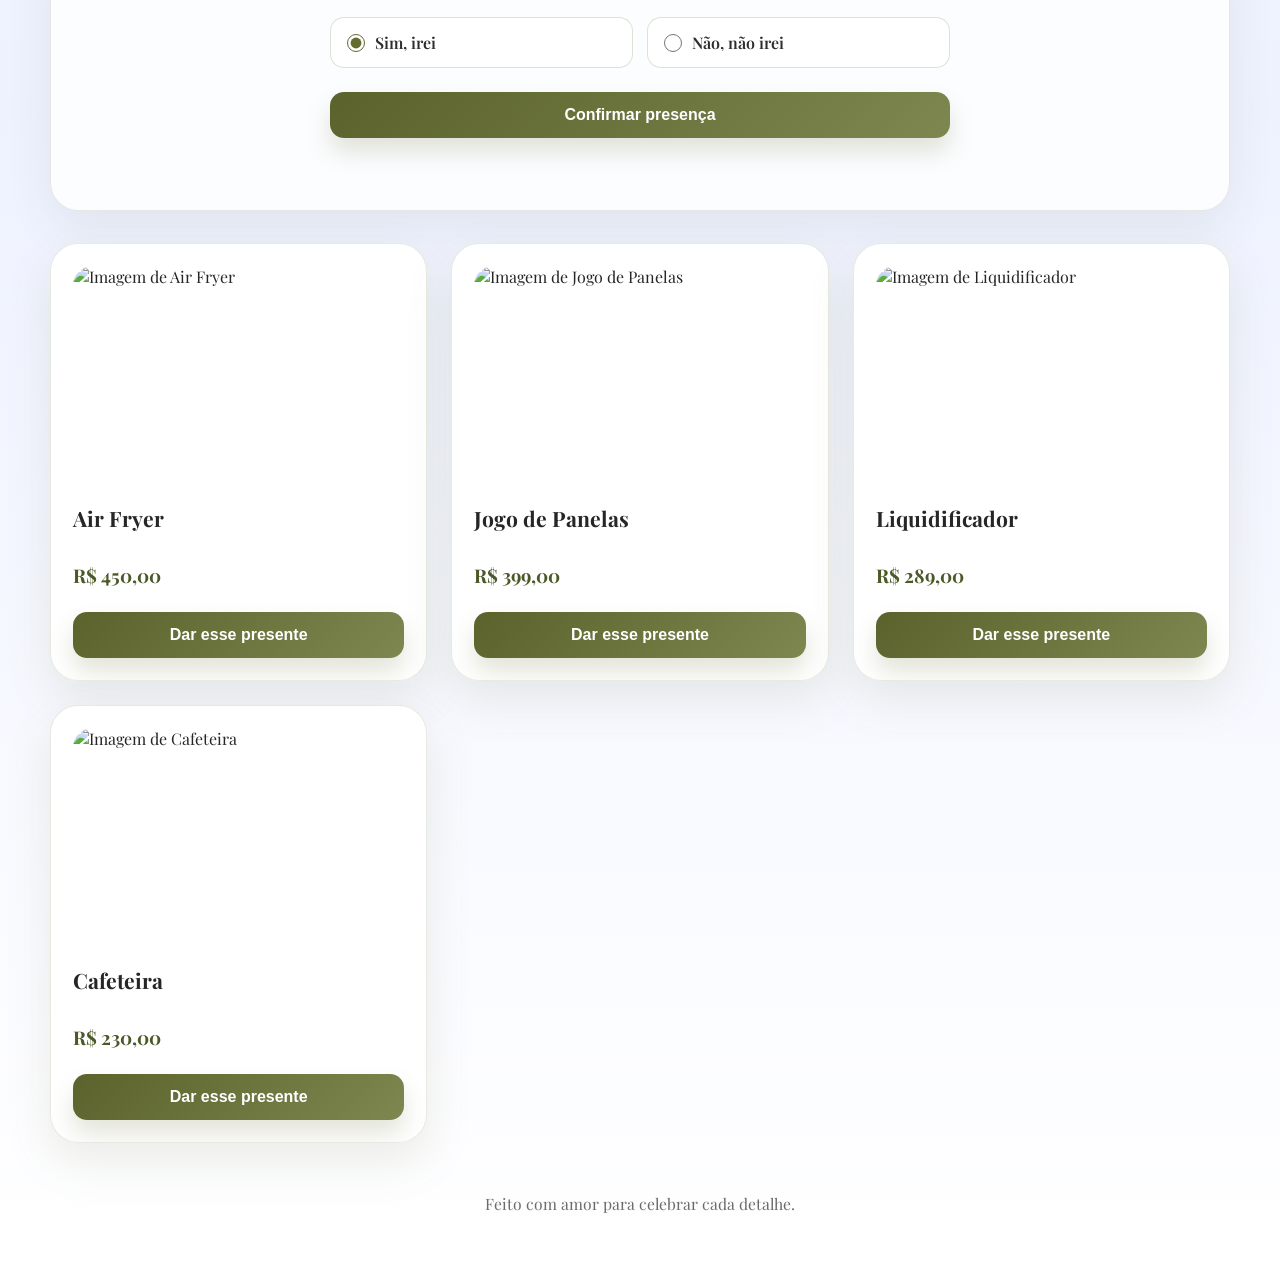
==== commit 65fc5986: "Add wedding presence confirmation form" ====
--- a/index.html
+++ b/index.html
@@ -68,14 +68,6 @@
           <span>Av. Anel Rodoviário, 520</span>
           <span>Planalto, Capelinha - MG</span>
         </div>
-        <a
-          class="maps-button"
-          href="https://www.google.com/maps/search/?api=1&query=R%C3%A1dio+Aranas+Av.+Anel+Rodovi%C3%A1rio,+520,+Planalto,+Capelinha+MG"
-          target="_blank"
-          rel="noopener noreferrer"
-        >
-          Abrir no Google Maps
-        </a>
         <div class="map-card" aria-label="Mini mapa da recepção">
           <iframe
             src="https://www.google.com/maps?q=R%C3%A1dio%20Aranas%20Av.%20Anel%20Rodovi%C3%A1rio,%20520,%20Planalto,%20Capelinha%20MG&output=embed"
@@ -85,8 +77,48 @@
             title="Mapa da recepção"
           ></iframe>
         </div>
+
+        <a
+          class="maps-button"
+          href="https://www.google.com/maps/search/?api=1&query=R%C3%A1dio+Aranas+Av.+Anel+Rodovi%C3%A1rio,+520,+Planalto,+Capelinha+MG"
+          target="_blank"
+          rel="noopener noreferrer"
+        >
+          Abrir Google Maps
+        </a>
       </article>
     </div>
+  </div>
+</section>
+
+<section class="confirmation-section" aria-labelledby="confirmacao-titulo">
+  <div class="confirmation-shell">
+    <div class="confirmation-header">
+      <p class="eyebrow">Confirmação de presença</p>
+      <h2 id="confirmacao-titulo">Você estará conosco?</h2>
+      <p>Preencha o nome dos convidados que estão confirmando e selecione se irão ao evento.</p>
+    </div>
+
+    <form id="presence-form" class="presence-form" novalidate>
+      <label class="field" for="guest-name">
+        <span>Nome dos convidados</span>
+        <input id="guest-name" name="guest-name" type="text" placeholder="Ex.: Ana e João" maxlength="200" required>
+      </label>
+
+      <div class="attendance-options" role="radiogroup" aria-label="Confirmação de presença">
+        <label class="option">
+          <input type="radio" name="presence" value="sim" checked>
+          <span>Sim, irei</span>
+        </label>
+        <label class="option">
+          <input type="radio" name="presence" value="nao">
+          <span>Não, não irei</span>
+        </label>
+      </div>
+
+      <button type="submit" class="confirm-button">Confirmar presença</button>
+      <p id="form-status" class="form-status" aria-live="polite"></p>
+    </form>
   </div>
 </section>
 
--- a/style.css
+++ b/style.css
@@ -140,24 +140,26 @@
   display: inline-flex;
   align-items: center;
   justify-content: center;
-  width: fit-content;
+  width: min(100%, 260px);
   max-width: 100%;
-  margin-top: 18px;
-  padding: 12px 18px;
-  border-radius: 999px;
-  background: linear-gradient(135deg, #6a704a 0%, #8e9360 100%);
-  color: #ffffff;
+  margin: 18px auto 0;
+  padding: 14px 18px;
+  border: none;
+  border-radius: 14px;
+  background: linear-gradient(135deg, #5B622B 0%, #7E8750 100%);
+  color: #fff;
   text-decoration: none;
-  font-weight: 700;
-  font-size: 0.95rem;
-  letter-spacing: 0.02em;
-  box-shadow: 0 14px 26px rgba(90, 96, 60, 0.2);
-  transition: transform 0.2s ease, box-shadow 0.2s ease;
+  font-size: 1rem;
+  font-weight: 600;
+  cursor: pointer;
+  box-shadow: 0 14px 24px rgba(99, 107, 47, 0.18);
+  transition: transform 0.2s ease, box-shadow 0.2s ease, opacity 0.2s ease;
 }
 
 .maps-button:hover {
   transform: translateY(-1px);
-  box-shadow: 0 18px 30px rgba(90, 96, 60, 0.25);
+  opacity: 0.96;
+  box-shadow: 0 18px 28px rgba(99, 107, 47, 0.2);
 }
 
 .map-card {
@@ -169,6 +171,7 @@
   min-height: 240px;
   background: #edf2ef;
   box-shadow: inset 0 0 0 1px rgba(255, 255, 255, 0.5);
+  width: 100%;
 }
 
 .map-card iframe {
@@ -236,12 +239,14 @@
   }
 
   .maps-button {
-    width: fit-content;
+    width: min(100%, 240px);
     max-width: 100%;
-    margin-top: 16px;
-    padding: 10px 14px;
-    font-size: 0.8rem;
-    align-self: flex-start;
+    margin: 16px auto 0;
+    padding: 12px 16px;
+    font-size: 0.9rem;
+    border-radius: 12px;
+    justify-content: center;
+    display: flex;
   }
 
   .map-card {
@@ -252,6 +257,118 @@
   .map-card iframe {
     min-height: 200px;
   }
+}
+
+.confirmation-section {
+  max-width: 1180px;
+  margin: 0 auto;
+  padding: 28px 24px 0;
+}
+
+.confirmation-shell {
+  background: rgba(255, 255, 255, 0.82);
+  border: 1px solid rgba(133, 138, 112, 0.2);
+  border-radius: 28px;
+  box-shadow: 0 18px 48px rgba(59, 65, 48, 0.08);
+  padding: 28px 24px;
+}
+
+.confirmation-header {
+  margin-bottom: 18px;
+  text-align: center;
+}
+
+.confirmation-header h2 {
+  margin: 0 0 12px;
+  font-size: clamp(2rem, 3vw, 2.8rem);
+  color: #2d2d2d;
+}
+
+.confirmation-header p:last-child {
+  margin: 0;
+  color: #4f4f4f;
+  line-height: 1.7;
+}
+
+.presence-form {
+  display: flex;
+  flex-direction: column;
+  gap: 20px;
+  max-width: 620px;
+  margin: 0 auto;
+}
+
+.field {
+  display: flex;
+  flex-direction: column;
+  gap: 10px;
+  color: #2d2d2d;
+  font-weight: 600;
+}
+
+.field input {
+  width: 100%;
+  padding: 15px 16px;
+  border: 1px solid rgba(99, 107, 47, 0.2);
+  border-radius: 14px;
+  background: #fff;
+  font-size: 1rem;
+  font-family: inherit;
+  color: #2d2d2d;
+  box-sizing: border-box;
+}
+
+.field input:focus {
+  outline: 3px solid rgba(99, 107, 47, 0.18);
+  border-color: rgba(99, 107, 47, 0.5);
+}
+
+.attendance-options {
+  display: flex;
+  flex-wrap: wrap;
+  gap: 14px;
+}
+
+.option {
+  display: inline-flex;
+  align-items: center;
+  gap: 10px;
+  flex: 1 1 180px;
+  min-width: 180px;
+  padding: 14px 16px;
+  border: 1px solid rgba(99, 107, 47, 0.2);
+  border-radius: 14px;
+  background: rgba(255, 255, 255, 0.9);
+  cursor: pointer;
+  font-weight: 600;
+  color: #2d2d2d;
+}
+
+.option input {
+  accent-color: #636B2F;
+  width: 18px;
+  height: 18px;
+  margin: 0;
+}
+
+.confirm-button {
+  margin-top: 4px;
+}
+
+.form-status {
+  min-height: 24px;
+  margin: 0;
+  text-align: center;
+  font-size: 0.96rem;
+  color: #3b4c24;
+}
+
+.form-status.success {
+  color: #2d6b39;
+}
+
+.form-status.error {
+  color: #9e2d2d;
 }
 
 .container {
